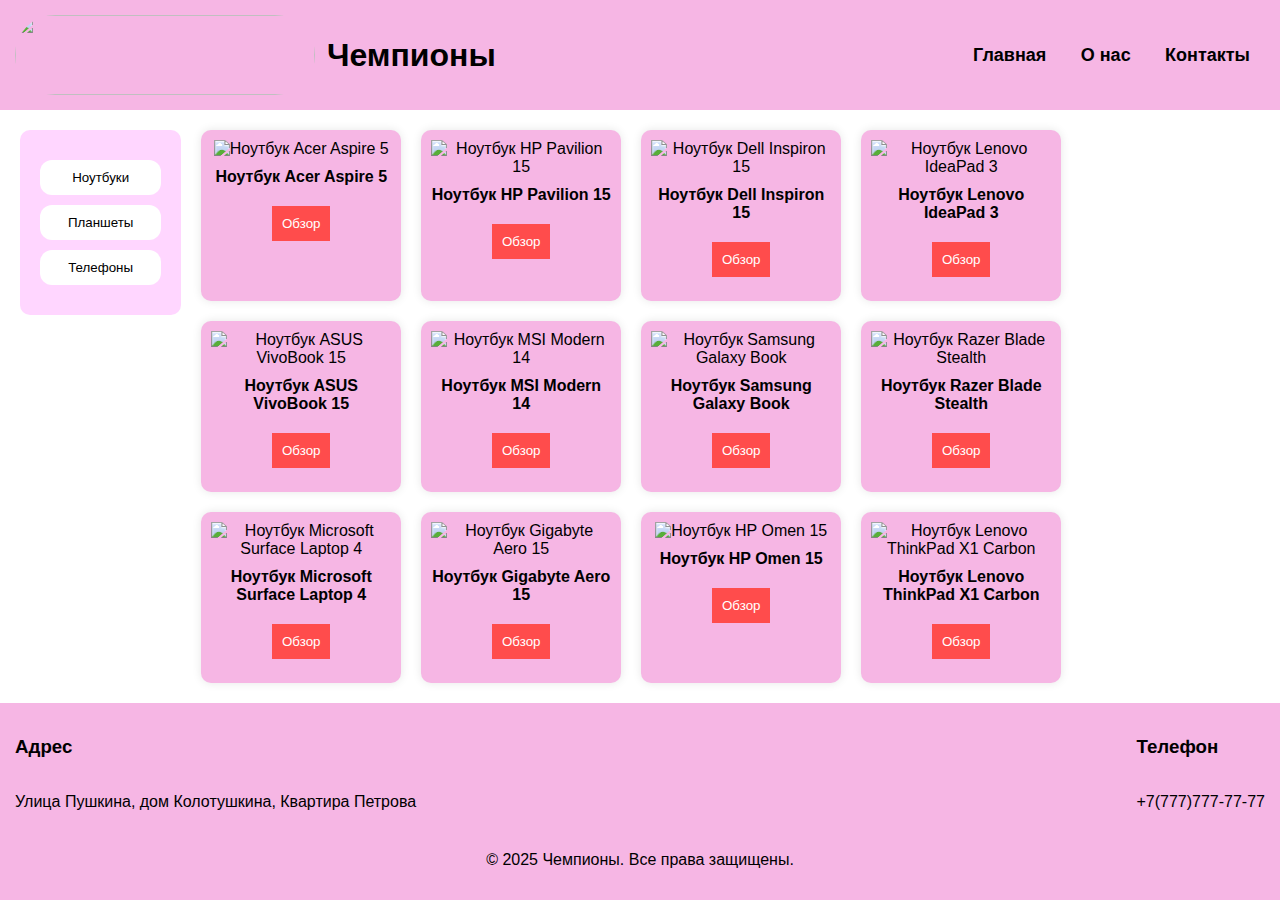
==== index.html @ a7204c17 "Add files via upload" ====
<!DOCTYPE html>
<html lang="ru">
<head>
    <meta charset="UTF-8">
    <meta name="viewport" content="width=device-width, initial-scale=1.0">
    <title>Магазин</title>
    <link rel="stylesheet" href="style.css">
</head>
<body>
    <header>
        <div class="header-div">
            <img src="imgs/logo.png" alt="">
            <h1>Чемпионы</h1>
        </div>
        <nav>
            <a href="#">Главная</a>
            <a href="#">О нас</a>
            <a href="#">Контакты</a>
        </nav>
    </header>

    <main>
        <aside>
            <button onclick="changeCategory('laptops')">Ноутбуки</button>
            <button onclick="changeCategory('tablets')">Планшеты</button>
            <button onclick="changeCategory('phones')">Телефоны</button>
        </aside>

        <section id="products">
            <!-- Карточки товаров -->
        </section>
    </main>

    <footer>
        <div>
            <div>
                <h3>Адрес</h3>
                <p>Улица Пушкина, дом Колотушкина, Квартира Петрова</p>
            </div>
    
            <div>
                <h3>Телефон</h3>
                <p>+7(777)777-77-77</p>
            </div>
        </div>

        <p>&copy; 2025 Чемпионы. Все права защищены.</p>
    </footer>

    <div id="modal" class="modal">
        <div class="modal-content">
            <span class="close" onclick="closeModal()">&times;</span>
            <h2 id="modal-title"></h2>
            <p id="modal-description"></p>
            <p id="modal-price"></p>
            <button onclick="addToCart()">Добавить в корзину</button>
        </div>
    </div>

    <script src="script.js"></script>
</body>
</html>
---- style.css ----
body {
    font-family: Arial, sans-serif;
    margin: 0;
    padding: 0;
    background-color: #fff;
    display: flex;
    flex-direction: column;
    min-height: 100vh;
}

header {
    display: flex;
    align-items: center;
    justify-content: space-between;
    background-color: #f6b6e4;
    padding: 15px;
    height: min-content;
}

.header-div {
    display: flex;
    flex-direction: row;
    align-items: center;
    gap: 12px;
}

.header-div>img {
    width: 300px;
    height: 80px;
    object-fit: cover;
    border-radius: 9999px;
}


nav a {
    margin: 0 15px;
    text-decoration: none;
    color: black;
    font-weight: 600;
    font-size:large;
}

main {
    flex: 1;
    display: flex;
    flex-direction: row;
    padding: 20px;
}

aside {
    background-color: #ffd6ff;
    padding: 20px;
    width: 300px;
    border-radius: 10px;
    height: min-content;
}

aside button {
    display: block;
    width: 100%;
    margin: 10px 0;
    padding: 10px;
    border: none;
    background-color: white;
    cursor: pointer;
    border-radius: 12px;
    transition: background 0.5s ease;
}

aside button:hover{
    background-color: #d8d8d8;
}

#products {
    display: flex;
    flex-wrap: wrap;
    gap: 20px;
    margin-left: 20px;
}

.card {
    padding: 10px;
    width: 180px;
    background-color: #f6b6e4;
    border-radius: 10px;
    overflow: hidden;
    text-align: center;
    box-shadow: 0 0 10px rgba(0, 0, 0, 0.1);
    transition: transform 0.5s ease, box-shadow 0.4s ease;
}

.card:hover {
    transform: scale(1.1);
    box-shadow: 0 10px 20px rgba(0, 0, 0, 0.3);
}

.card img {
    width: 100%;
    height: 120px;
    object-fit: cover;
}

.card p {
    margin: 10px 0;
    font-weight: bold;
}

footer {
    display: flex;
    flex-direction: column;
    gap: 8px;
    background-color: #f6b6e4;
    padding: 15px;
    height: min-content;

}

footer>div {
    display: flex;
    align-items: center;
    justify-content: space-between;

}

footer>div>div {
    display: flex;
    flex-direction: column;
}

footer>p {
    text-align: center;
}

.card button {
    margin-top: 10px;
    padding: 10px;
    background-color: #ff4c4c;
    color: white;
    border: none;
    cursor: pointer;
}

.card button:hover {
    background-color: #ff0000;
}

/* Стили для модального окна */
.modal {
    display: none;
    position: fixed;
    top: 0;
    left: 0;
    width: 100%;
    height: 100%;
    background: rgba(0, 0, 0, 0.5);
    justify-content: center;
    align-items: center;
}

.modal-content {
    background: white;
    padding: 20px;
    border-radius: 10px;
    text-align: center;
}

.close {
    position: absolute;
    top: 10px;
    right: 20px;
    font-size: 24px;
    cursor: pointer;
}

.modal-content>button {
    padding: 10px 20px;
    background-color: #ff4c4c;
    border: none;
    border-radius: 12px;
    font-weight: 500;
}

.modal-content>button:hover {
    background-color: #ff0000;
}
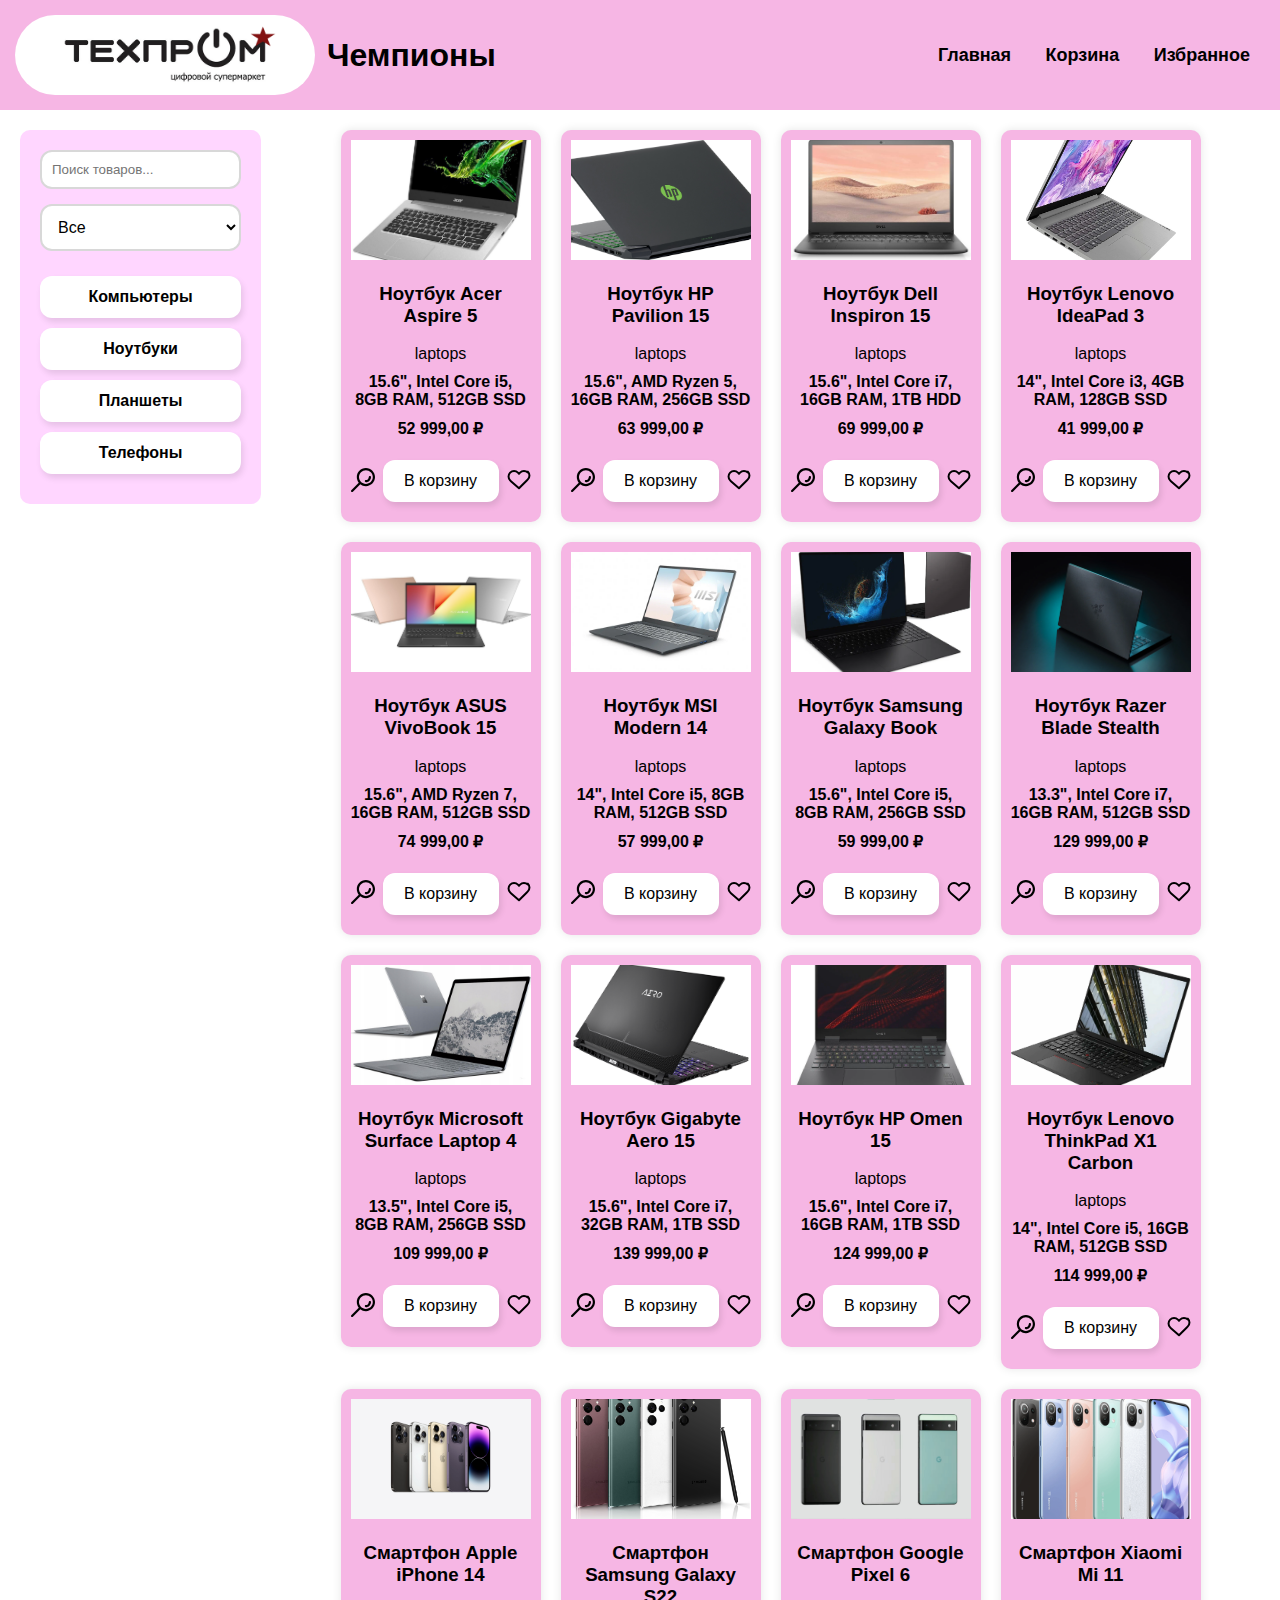
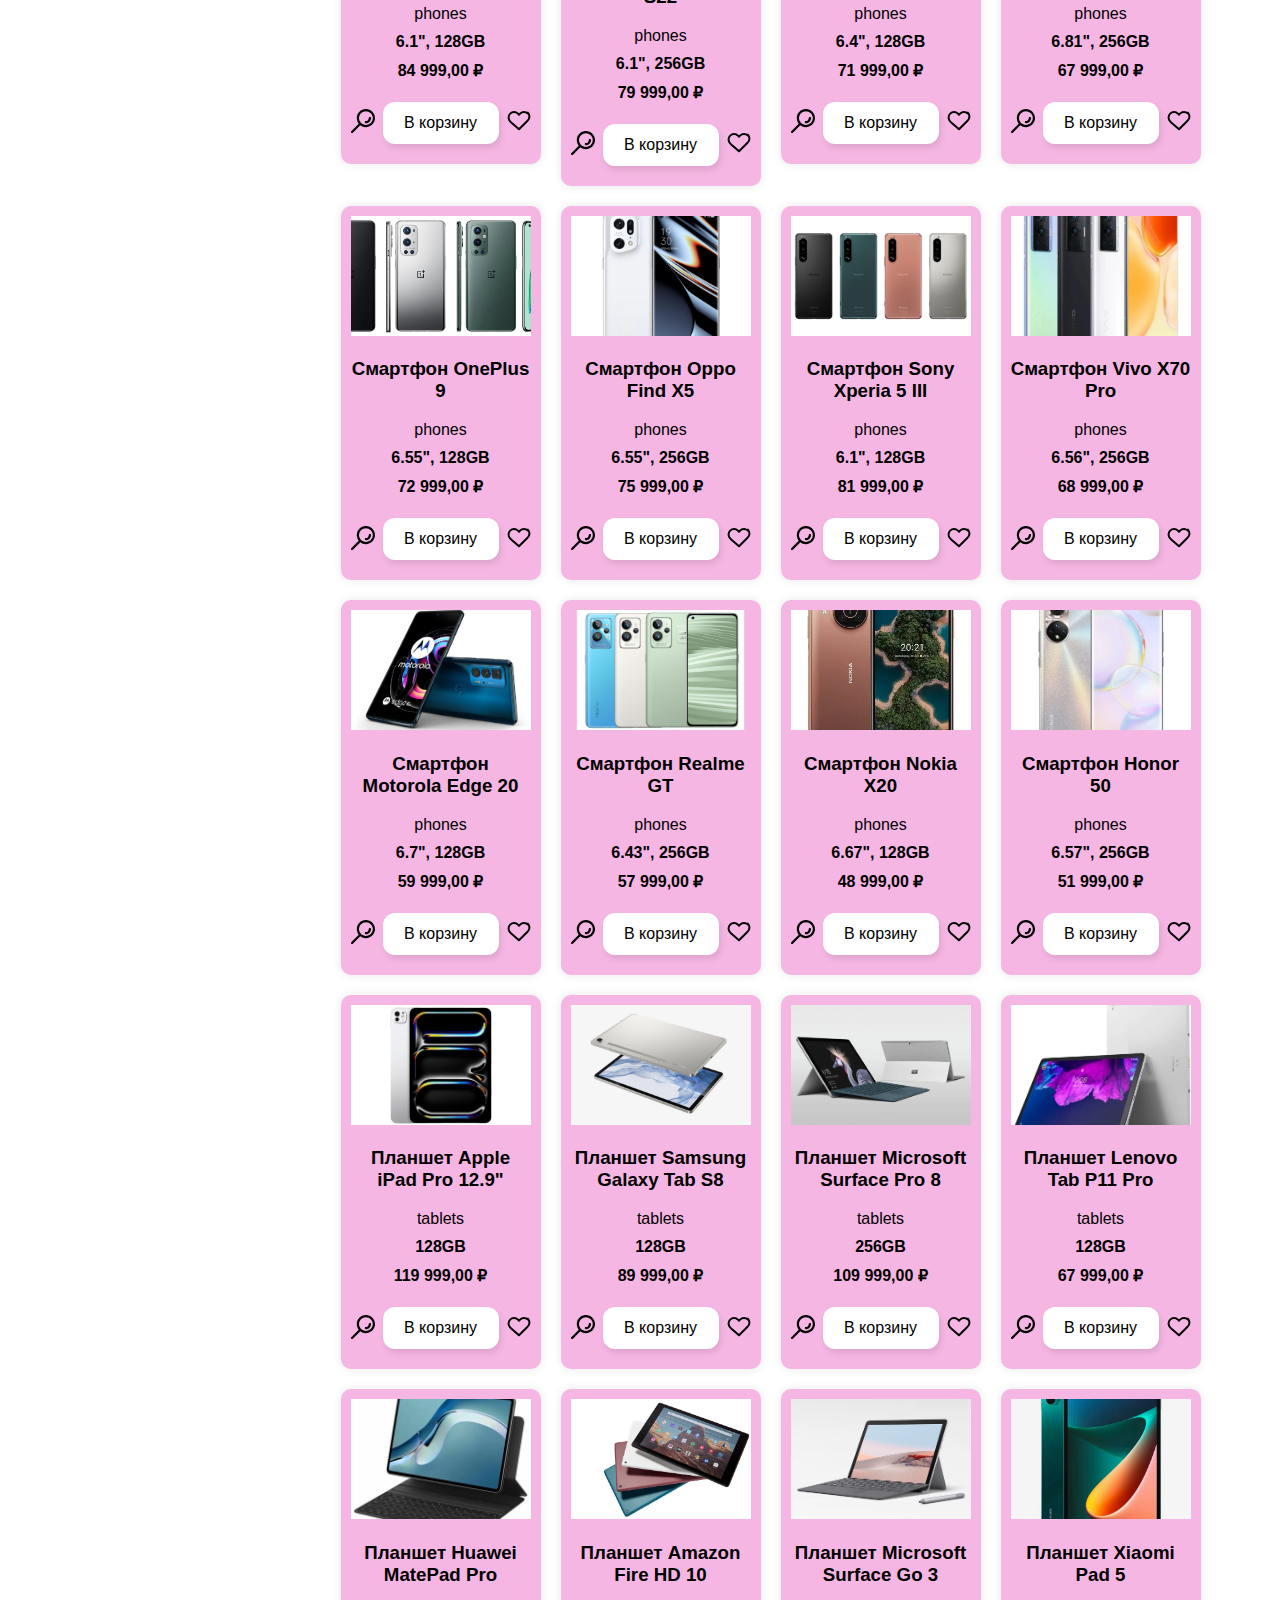
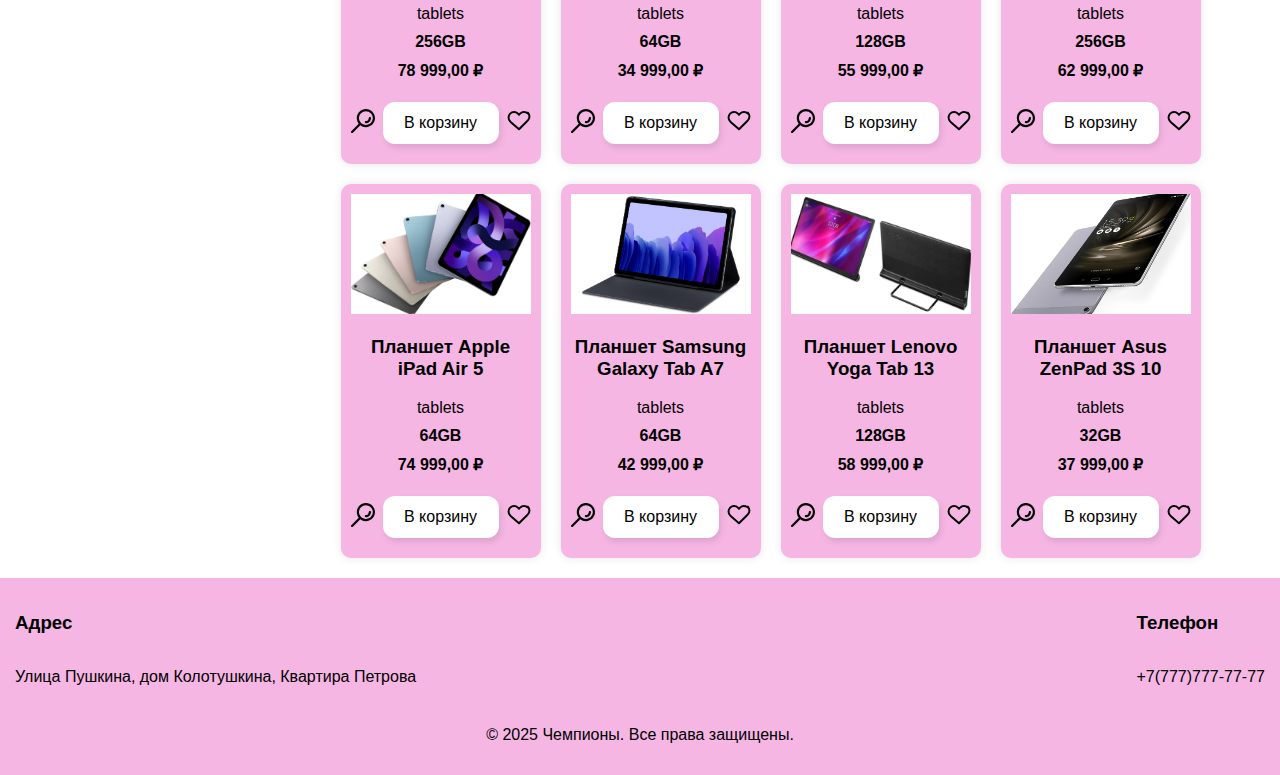
==== commit f9a91e10: "задание 2" ====
--- a/index.html
+++ b/index.html
@@ -1,62 +1,76 @@
 <!DOCTYPE html>
 <html lang="ru">
-<head>
-    <meta charset="UTF-8">
-    <meta name="viewport" content="width=device-width, initial-scale=1.0">
+  <head>
+    <meta charset="UTF-8" />
+    <meta name="viewport" content="width=device-width, initial-scale=1.0" />
     <title>Магазин</title>
-    <link rel="stylesheet" href="style.css">
-</head>
-<body>
+    <link rel="stylesheet" href="css/style.css" />
+  </head>
+  <body>
     <header>
-        <div class="header-div">
-            <img src="imgs/logo.png" alt="">
-            <h1>Чемпионы</h1>
-        </div>
-        <nav>
-            <a href="#">Главная</a>
-            <a href="#">О нас</a>
-            <a href="#">Контакты</a>
-        </nav>
+      <div class="header-div">
+        <img src="imgs/logo.png" alt="" />
+        <h1>Чемпионы</h1>
+      </div>
+      <nav>
+        <a href="#">Главная</a>
+        <a href="basket.html">Корзина</a>
+        <a href="favorite.html">Избранное</a>
+      </nav>
     </header>
 
     <main>
-        <aside>
-            <button onclick="changeCategory('laptops')">Ноутбуки</button>
-            <button onclick="changeCategory('tablets')">Планшеты</button>
-            <button onclick="changeCategory('phones')">Телефоны</button>
-        </aside>
+      <aside>
+        <input
+          type="text"
+          id="searchInput"
+          placeholder="Поиск товаров..."
+          oninput="searchProducts()"
+        />
 
-        <section id="products">
-            <!-- Карточки товаров -->
-        </section>
+        <select id="categorySelect" onchange="changeCategory(this.value)">
+          <option value="all">Все</option>
+          <option value="men">Мужское</option>
+          <option value="women">Женское</option>
+        </select>
+
+        <button onclick="changeCategory('computers')">Компьютеры</button>
+        <button onclick="changeCategory('laptops')">Ноутбуки</button>
+        <button onclick="changeCategory('tablets')">Планшеты</button>
+        <button onclick="changeCategory('phones')">Телефоны</button>
+      </aside>
+
+      <section id="products">
+        <!-- Карточки товаров -->
+      </section>
     </main>
 
     <footer>
+      <div>
         <div>
-            <div>
-                <h3>Адрес</h3>
-                <p>Улица Пушкина, дом Колотушкина, Квартира Петрова</p>
-            </div>
-    
-            <div>
-                <h3>Телефон</h3>
-                <p>+7(777)777-77-77</p>
-            </div>
+          <h3>Адрес</h3>
+          <p>Улица Пушкина, дом Колотушкина, Квартира Петрова</p>
         </div>
 
-        <p>&copy; 2025 Чемпионы. Все права защищены.</p>
+        <div>
+          <h3>Телефон</h3>
+          <p>+7(777)777-77-77</p>
+        </div>
+      </div>
+
+      <p>&copy; 2025 Чемпионы. Все права защищены.</p>
     </footer>
 
     <div id="modal" class="modal">
-        <div class="modal-content">
-            <span class="close" onclick="closeModal()">&times;</span>
-            <h2 id="modal-title"></h2>
-            <p id="modal-description"></p>
-            <p id="modal-price"></p>
-            <button onclick="addToCart()">Добавить в корзину</button>
-        </div>
+      <div class="modal-content">
+        <span class="close" onclick="closeModal()">&times;</span>
+        <h2 id="modal-title"></h2>
+        <p id="modal-description"></p>
+        <p id="modal-price"></p>
+        <button onclick="addToCart()">Добавить в корзину</button>
+      </div>
     </div>
 
-    <script src="script.js"></script>
-</body>
-</html>+    <script src="js/main_script.js"></script>
+  </body>
+</html>
--- a/css/style.css
+++ b/css/style.css
@@ -0,0 +1,307 @@
+body {
+  font-family: Arial, sans-serif;
+  margin: 0;
+  padding: 0;
+  background-color: #fff;
+  display: flex;
+  flex-direction: column;
+  min-height: 100vh;
+}
+
+header {
+  display: flex;
+  align-items: center;
+  justify-content: space-between;
+  background-color: #f6b6e4;
+  padding: 15px;
+  height: min-content;
+}
+
+.header-div {
+  display: flex;
+  flex-direction: row;
+  align-items: center;
+  gap: 12px;
+}
+
+.header-div > img {
+  width: 300px;
+  height: 80px;
+  object-fit: cover;
+  border-radius: 9999px;
+}
+
+nav a {
+  margin: 0 15px;
+  text-decoration: none;
+  color: black;
+  font-weight: 600;
+  font-size: large;
+}
+
+main {
+  flex: 1;
+  display: flex;
+  flex-direction: row;
+  padding: 20px;
+}
+
+aside {
+  background-color: #ffd6ff;
+  padding: 20px;
+  width: 300px;
+  border-radius: 10px;
+  height: min-content;
+}
+
+/* Поле поиска */
+#searchInput {
+  padding: 10px;
+  margin-bottom: 15px;
+  border: 2px solid #d8d8d8;
+  border-radius: 12px;
+  outline: none;
+  transition: 0.3s;
+}
+
+#searchInput:focus {
+  border-color: #a64ac9;
+  box-shadow: 0 0 10px rgba(166, 74, 201, 0.4);
+}
+
+#categorySelect {
+  width: 100%;
+  padding: 12px;
+  margin-bottom: 15px;
+  border: 2px solid #d8d8d8;
+  border-radius: 12px;
+  font-size: 16px;
+  background: white;
+  cursor: pointer;
+  transition: 0.3s;
+  outline: none;
+}
+
+#categorySelect:focus {
+  border-color: #a64ac9;
+  box-shadow: 0 0 10px rgba(166, 74, 201, 0.4);
+}
+
+/* Стили для кнопок */
+aside button {
+  display: block;
+  width: 100%;
+  margin: 10px 0;
+  padding: 12px;
+  border: none;
+  background: white;
+  cursor: pointer;
+  border-radius: 12px;
+  font-size: 16px;
+  font-weight: bold;
+  transition: background 0.3s ease, transform 0.1s ease;
+  box-shadow: 2px 4px 6px rgba(0, 0, 0, 0.1);
+}
+
+aside button:hover {
+  background: linear-gradient(90deg, #ff92ff, #d79cff);
+  color: white;
+  transform: scale(1.05);
+}
+
+aside button:active {
+  transform: scale(0.95);
+  box-shadow: inset 2px 2px 4px rgba(0, 0, 0, 0.2);
+}
+
+#products {
+  display: flex;
+  flex-wrap: wrap;
+
+  justify-content: center;
+  gap: 20px;
+  margin-left: 20px;
+}
+
+.card {
+  height: min-content;
+  padding: 10px;
+  width: 180px;
+  background-color: #f6b6e4;
+  border-radius: 10px;
+  overflow: hidden;
+  text-align: center;
+  box-shadow: 0 0 10px rgba(0, 0, 0, 0.1);
+  transition: transform 0.5s ease, box-shadow 0.4s ease;
+}
+
+.card:hover {
+  transform: scale(1.1);
+  box-shadow: 0 10px 20px rgba(0, 0, 0, 0.3);
+}
+
+.product-image {
+  width: 100%;
+  height: 120px;
+  object-fit: cover;
+}
+
+.card p {
+  margin: 10px 0;
+  font-weight: bold;
+}
+
+.actions {
+  margin-top: 12px;
+  display: flex;
+  justify-content: space-between;
+  align-items: center;
+  justify-content: center;
+  gap: 8px;
+}
+
+.open-reviews {
+  background: none;
+  border: none;
+  cursor: pointer;
+  padding: 0;
+}
+
+.open-reviews > img {
+  width: 24px;
+  height: 24px;
+  color: transparent;
+  stroke: #000;
+  transition: color 0.3s, stroke 0.3s;
+}
+
+.add-to-cart {
+  display: block;
+  width: 100%;
+  margin: 10px 0;
+  padding: 12px;
+  border: none;
+  background: white;
+  cursor: pointer;
+  border-radius: 12px;
+  font-size: 16px;
+  transition: background 0.3s ease, transform 0.1s ease;
+  box-shadow: 2px 4px 6px rgba(0, 0, 0, 0.1);
+}
+
+.add-to-cart:hover {
+  background: linear-gradient(90deg, #ff92ff, #d79cff);
+  color: white;
+  transform: scale(1.05);
+}
+
+.add-to-cart:active {
+  transform: scale(0.95);
+  box-shadow: inset 2px 2px 4px rgba(0, 0, 0, 0.2);
+}
+
+.add-to-favorite {
+  background: none;
+  border: none;
+  cursor: pointer;
+  padding: 0;
+}
+
+.add-to-favorite .heart-icon {
+  width: 24px;
+  height: 24px;
+  color: transparent;
+  stroke: #000;
+  transition: color 0.3s, stroke 0.3s;
+}
+
+.add-to-favorite:hover .heart-icon {
+  stroke: #5e0964;
+}
+
+footer {
+  display: flex;
+  flex-direction: column;
+  gap: 8px;
+  background-color: #f6b6e4;
+  padding: 15px;
+  height: min-content;
+}
+
+footer > div {
+  display: flex;
+  align-items: center;
+  justify-content: space-between;
+}
+
+footer > div > div {
+  display: flex;
+  flex-direction: column;
+}
+
+footer > p {
+  text-align: center;
+}
+
+/* Стили для модального окна */
+.modal {
+  display: none;
+  position: fixed;
+  top: 0;
+  left: 0;
+  width: 100%;
+  height: 100%;
+  background: rgba(0, 0, 0, 0.5);
+  justify-content: center;
+  align-items: center;
+}
+
+.modal-content {
+  position: relative;
+  background: white;
+  padding: 20px;
+  border-radius: 10px;
+  text-align: center;
+}
+
+.close {
+  position: absolute;
+  top: 10px;
+  right: 20px;
+  font-size: 24px;
+  cursor: pointer;
+}
+
+.modal-content > button {
+  padding: 10px 20px;
+  background-color: #ff4c4c;
+  border: none;
+  border-radius: 12px;
+  font-weight: 500;
+}
+
+.modal-content > button:hover {
+  background-color: #ff0000;
+}
+
+@media (max-width: 850px) {
+  header {
+    flex-direction: column;
+    gap: 20px;
+  }
+}
+
+@media (max-width: 500px) {
+  .header-div {
+    flex-direction: column;
+    gap: 10px;
+  }
+  .header-div > img {
+    width: 100%;
+  }
+  main {
+    flex-direction: column;
+    align-items: center;
+    gap: 10px;
+  }
+}
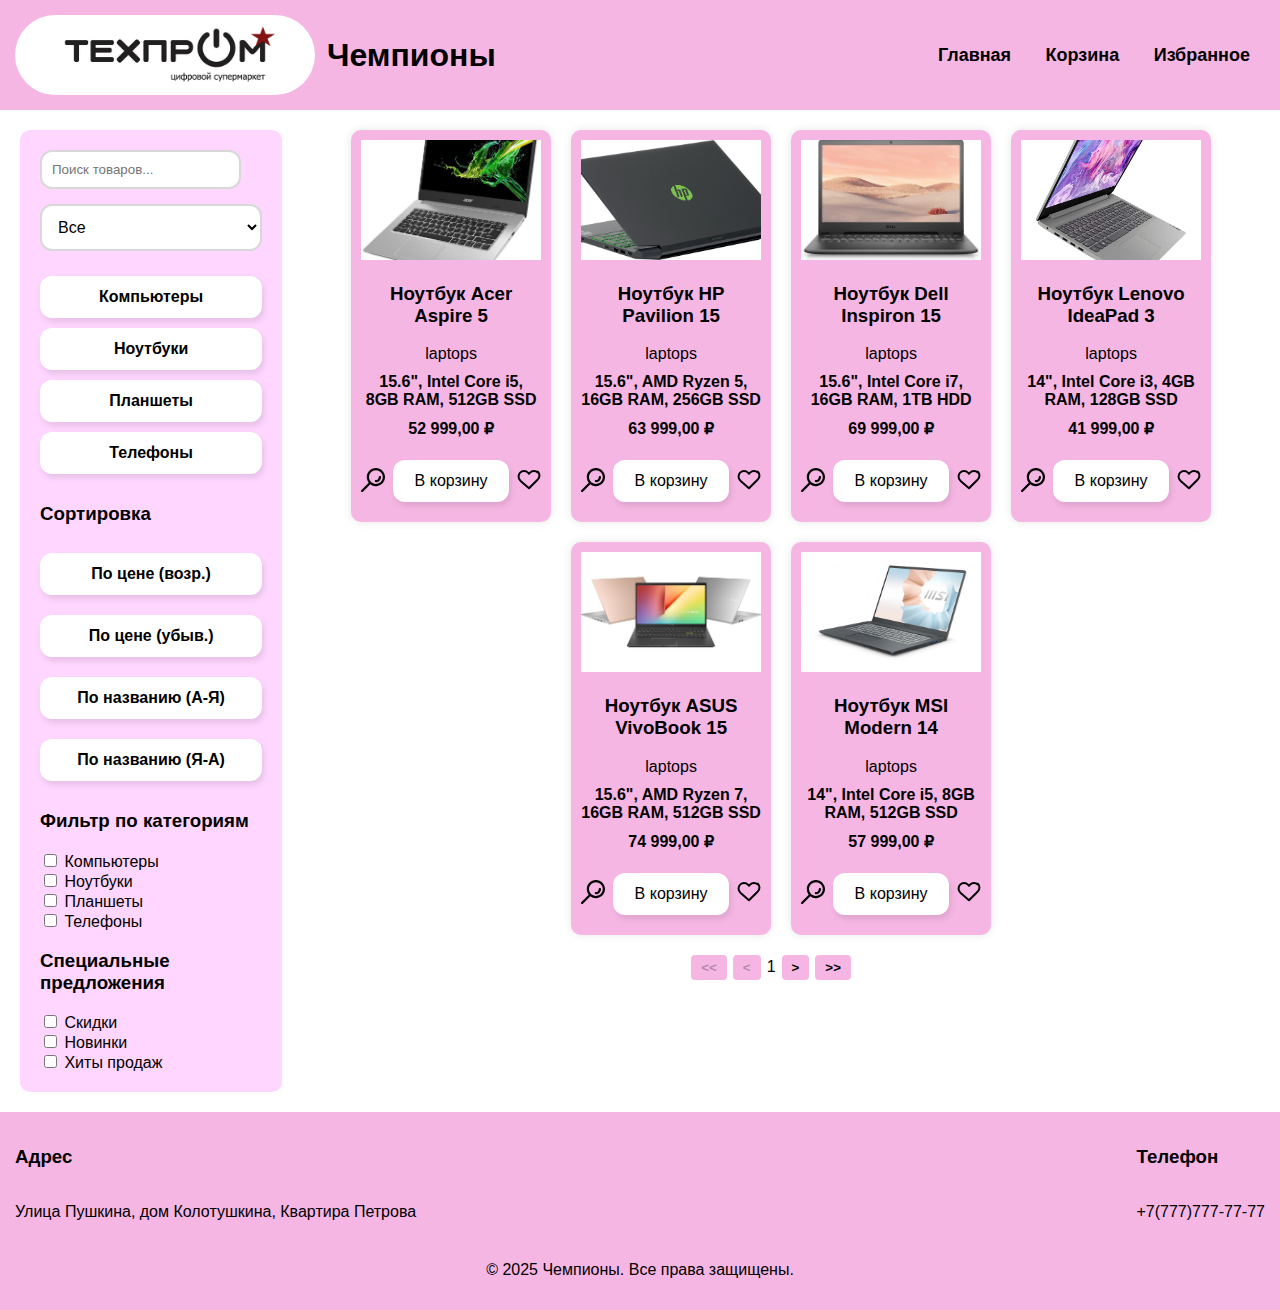
==== commit ab2e9045: "фильтрация и дополнение массива" ====
--- a/index.html
+++ b/index.html
@@ -30,18 +30,115 @@
 
         <select id="categorySelect" onchange="changeCategory(this.value)">
           <option value="all">Все</option>
-          <option value="men">Мужское</option>
-          <option value="women">Женское</option>
+          <option value="sec_1">Секция 1</option>
+          <option value="sec_2">Секция 2</option>
         </select>
 
         <button onclick="changeCategory('computers')">Компьютеры</button>
         <button onclick="changeCategory('laptops')">Ноутбуки</button>
         <button onclick="changeCategory('tablets')">Планшеты</button>
         <button onclick="changeCategory('phones')">Телефоны</button>
+
+        <div>
+          <h3>Сортировка</h3>
+          <button onclick="sortProducts('price', 'asc')">
+            По цене (возр.)
+          </button>
+          <button onclick="sortProducts('price', 'desc')">
+            По цене (убыв.)
+          </button>
+          <button onclick="sortProducts('name', 'asc')">
+            По названию (А-Я)
+          </button>
+          <button onclick="sortProducts('name', 'desc')">
+            По названию (Я-А)
+          </button>
+        </div>
+
+        <div>
+          <h3>Фильтр по категориям</h3>
+          <label
+            ><input
+              type="checkbox"
+              name="category"
+              value="computers"
+              onchange="filterByMultipleCategories()"
+            />
+            Компьютеры</label
+          >
+          <label
+            ><input
+              type="checkbox"
+              name="category"
+              value="laptops"
+              onchange="filterByMultipleCategories()"
+            />
+            Ноутбуки</label
+          >
+          <label
+            ><input
+              type="checkbox"
+              name="category"
+              value="tablets"
+              onchange="filterByMultipleCategories()"
+            />
+            Планшеты</label
+          >
+          <label
+            ><input
+              type="checkbox"
+              name="category"
+              value="phones"
+              onchange="filterByMultipleCategories()"
+            />
+            Телефоны</label
+          >
+        </div>
+
+        <div>
+          <h3>Специальные предложения</h3>
+          <label
+            ><input
+              type="checkbox"
+              name="special"
+              value="discount"
+              onchange="filterBySpecialOffers()"
+            />
+            Скидки</label
+          >
+          <label
+            ><input
+              type="checkbox"
+              name="special"
+              value="new"
+              onchange="filterBySpecialOffers()"
+            />
+            Новинки</label
+          >
+          <label
+            ><input
+              type="checkbox"
+              name="special"
+              value="bestSeller"
+              onchange="filterBySpecialOffers()"
+            />
+            Хиты продаж</label
+          >
+        </div>
       </aside>
 
-      <section id="products">
-        <!-- Карточки товаров -->
+      <section>
+        <div id="products">
+          <!-- Карточки товаров -->
+        </div>
+
+        <div class="pagination">
+          <button id="firstPage">&lt;&lt;</button>
+          <button id="prevPage">&lt;</button>
+          <span id="currentPage">1</span>
+          <button id="nextPage">&gt;</button>
+          <button id="lastPage">&gt;&gt;</button>
+        </div>
       </section>
     </main>
 
@@ -67,7 +164,6 @@
         <h2 id="modal-title"></h2>
         <p id="modal-description"></p>
         <p id="modal-price"></p>
-        <button onclick="addToCart()">Добавить в корзину</button>
       </div>
     </div>
 
--- a/css/style.css
+++ b/css/style.css
@@ -112,6 +112,12 @@
 aside button:active {
   transform: scale(0.95);
   box-shadow: inset 2px 2px 4px rgba(0, 0, 0, 0.2);
+}
+
+aside>div {
+  display: flex;
+  flex-direction: column;
+  
 }
 
 #products {
@@ -217,6 +223,23 @@
 
 .add-to-favorite:hover .heart-icon {
   stroke: #5e0964;
+}
+
+.pagination {
+  margin-top: 20px;
+  display: flex;
+  flex-direction: row;
+  gap: 6px;
+  justify-content: center;
+  align-items: center;
+}
+
+.pagination > button {
+  padding: 5px 10px;
+  border-radius: 4px;
+  border: none;
+  background-color: #f6b6e4;
+  font-weight: 600;
 }
 
 footer {
